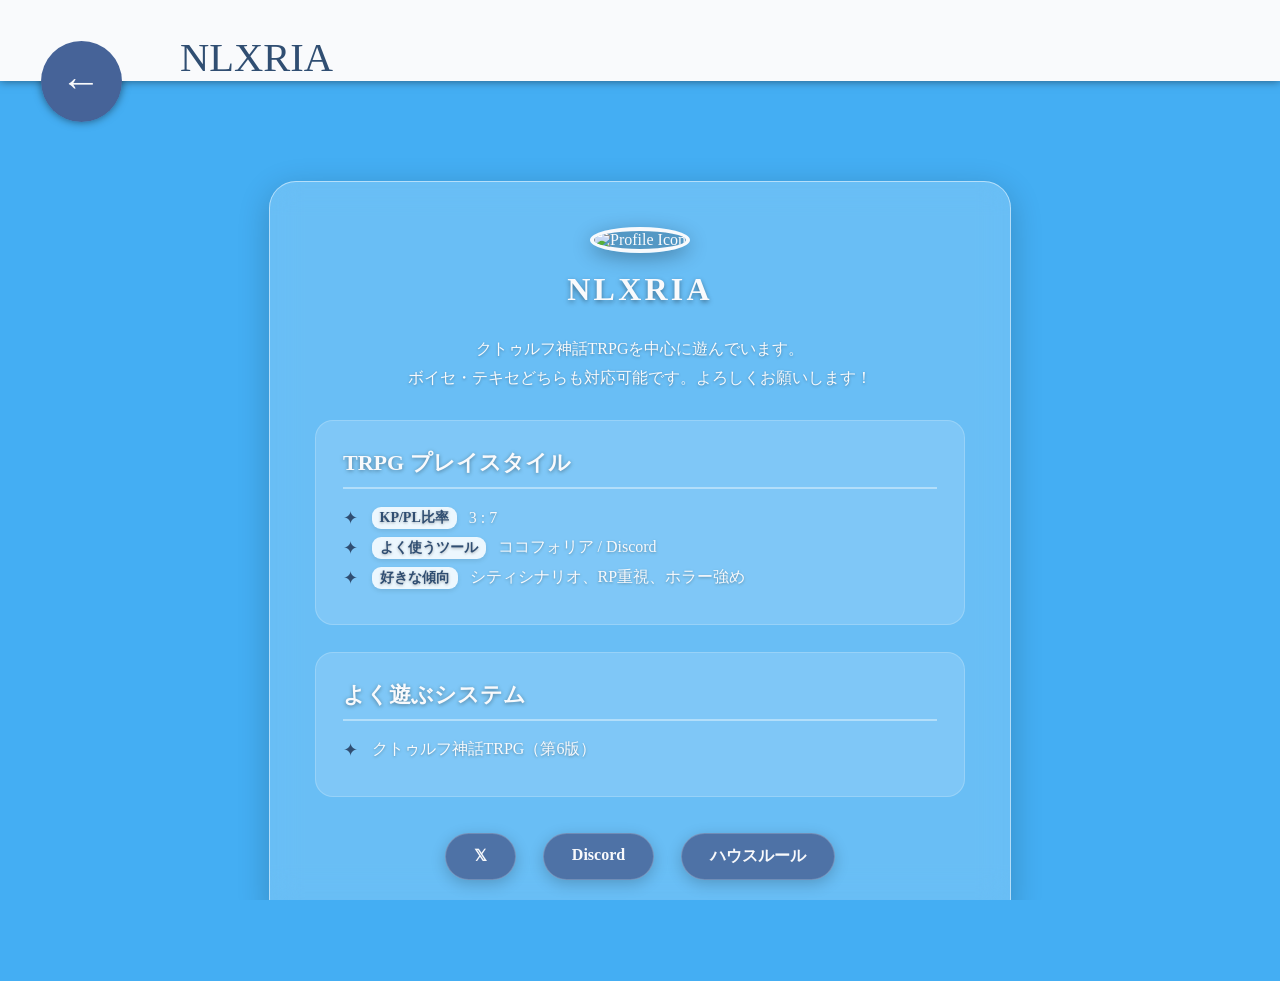
==== index.html @ 1c8ff5ec "Commit" ====
<!DOCTYPE html>
<html lang="ja">
    <head>
        <title>NLXRIA</title>
        <link rel="icon" href="/assets/favicon.ico">
        <link rel="shortcut icon" href="/assets/favicon.ico">
        <link rel="apple-touch-icon" sizes="180x180" href="/assets/apple-touch-icon.png">
        <link rel="stylesheet" href="/styles/style.css">
        <link rel="stylesheet" href="/styles/profile.css">
        <meta charset="utf-8">
        <meta name="viewport" content="width=device-width,initial-scale=1">
        <meta name="description" content="TRPGプレイヤー NLXRIA のプロフィールページです。">
        <meta name="theme-color" content="#44AEF3">
        <meta property="og:title" content="NLXRIA">
        <meta property="og:description" content="TRPGプレイヤー NLXRIA のプロフィールページです。">
        <meta property="og:type" content="website">
        <meta property="og:locale" content="ja_JP">
        <meta property="og:url" content="https://nlxria.github.io/">
        <meta property="og:image" content="https://raw.githubusercontent.com/nlxria/nlxria.github.io/main/assets/favicon.png">
        <meta property="og:deteminer" content="GitHub">
        <meta property="og:site_name" content="GitHub">
        <meta name="twitter:card" content="summary_large_image">
        <meta name="twitter:site" content="@github">
        <meta name="twitter:creator" content="@nlxria">
        <meta name="twitter:title" content="NLXRIA">
        <meta name="twitter:description" content="TRPGプレイヤー NLXRIA のプロフィールページです。">
    </head>
    <body><main>
        <header><a class="back" onclick="history.back()">←</a><a class="title" href="">NLXRIA</a></header><div class="head"></div></header>
        <div class="profile-wrapper">
            <div class="profile-card">
                <!-- User attached image reference -->
                <img src="/assets/image/icon.png" alt="Profile Icon" class="profile-icon">
                <h1 class="profile-name">NLXRIA</h1>
                <p class="profile-bio">
                    クトゥルフ神話TRPGを中心に遊んでいます。<br>
                    ボイセ・テキセどちらも対応可能です。よろしくお願いします！
                </p>
                <div class="profile-section">
                    <h3>TRPG プレイスタイル</h3>
                    <ul>
                        <li><span class="highlight">KP/PL比率</span> 3 : 7</li>
                        <li><span class="highlight">よく使うツール</span> ココフォリア / Discord</li>
                        <li><span class="highlight">好きな傾向</span> シティシナリオ、RP重視、ホラー強め</li>
                    </ul>
                </div>
                <div class="profile-section">
                    <h3>よく遊ぶシステム</h3>
                    <ul>
                        <li>クトゥルフ神話TRPG（第6版）</li>
                    </ul>
                </div>
                <div class="profile-links">
                    <a href="https://x.com/nlxria" target="_blank" class="profile-link">𝕏</a>
                    <a href="https://discord.gg/aaev4xx2DT" target="_blank" class="profile-link">Discord</a>
                    <a href="/rules" class="profile-link">ハウスルール</a>
                </div>
            </div>
        </div>
    </main></body>
</html>
---- styles/style.css ----
@font-face {font-family:ShinMaruGo;src:url(/assets/ShinMaruGo.otf) format("opentype");}
html,body {background:#44AEF3;margin:0;padding:0;z-index:-1;width:100%;height:100%;overflow:hidden;scroll-behavior:smooth;}
main {position:relative;width:100%;height:100%;font-family:ShinMaruGo;}
header {background:#F9FAFC;position:sticky;z-index:4;box-shadow:0 0 1vh rgba(0,0,0,0.5);top:0;width:100%;height:9vh;}
video {position:absolute;object-fit:cover;object-position:25%;z-index:0;bottom:0;width:100vmax;height:100%;}
a:link,a:visited,a:hover,a:active {text-decoration:none;}
.title {color:#304E72;position:absolute;font-size:4.5vh;overflow:hidden;bottom:0;left:20vh;margin:auto;}
.back {background:#466398;color:#F9FAFC;position:absolute;border-radius:50%;font-size:4.5vh;top:4.5vh;left:4.5vh;width:9vh;height:9vh;display:flex;justify-content:center;align-items:center;text-align:center;}
.head {position:absolute;z-index:3;box-shadow:0 0 1vh rgba(0,0,0,0.5);border-radius:50%;font-size:4.5vh;top:4.5vh;left:4.5vh;width:9vh;height:9vh;display:flex;justify-content:center;align-items:center;text-align:center;}
.main {position:absolute;z-index:0;top:9vh;bottom:0;width:100%;height:100%;}
.main.maps {top:calc(9vh - 50px);height:calc(100% + 50px);}
.cnpX,.cnpM {position:absolute;z-index:2;top:9vh;bottom:0;right:10%;margin:auto;width:80vmin;height:calc(100vmin/3*2);display:grid;grid-template-columns:repeat(18,1fr);grid-template-rows:repeat(5,1fr);grid-column-gap:0;grid-row-gap:0;transform:skewX(-10deg);}
.cnpL {font-size:5vmin;padding:0 3vmin;-webkit-text-stroke:0.6vmin #F9FAFC;}
.cnpS {font-size:2.5vmin;padding:0 1.5vmin;-webkit-text-stroke:0.3vmin #F9FAFC;}
.cnpS.cnp6 {line-height:1;padding-top:1.3vmin;}
.cnp0 {grid-area:1/1/3/10;}
.cnp1 {grid-area:1/10/3/19;}
.cnp2 {grid-area:3/1/4/7;}
.cnp3 {grid-area:4/1/5/7;}
.cnp4 {grid-area:5/1/6/7;}
.cnp5 {grid-area:3/7/5/11;}
.cnp6 {grid-area:3/11/5/15;}
.cnp7 {grid-area:3/15/5/19;}
.cnp8 {grid-area:5/7/6/13;}
.cnp9 {grid-area:5/13/6/19;}
.cnpM * {background:linear-gradient(180deg,rgba(255,255,255,0.75),transparent);color:#466398;text-shadow:0 0 0.3vmin #F9FAFC;paint-order:stroke;white-space:nowrap;overflow:hidden;text-overflow:ellipsis;border-radius:1vmin;margin:1vmin;}
.cnpX * {position:relative;box-shadow:0.5vmin 0.5vmin 0.5vmin rgba(0,0,0,0.5);overflow:hidden;border-radius:1vmin;margin:1vmin;}
.cnpX img {position:absolute;object-fit:cover;top:-0.25vmin;left:-2vmin;margin:0;width:calc(100% + 4vmin);height:calc(100% + 0.5vmin);transform:skewX(10deg);display:flex;justify-content:center;align-items:center;}
@media (orientation:portrait) {.cnpX,.cnpM {margin-bottom:5vmin;}}
---- styles/profile.css ----
/* プロフィールページ専用スタイル: グラスモーフィズムとアニメーション */

/* レイアウト */
.profile-wrapper {
    display: flex;
    justify-content: center;
    align-items: flex-start;
    padding: 12vh 5vmin 5vmin 5vmin; /* header(9vh)に被らないようにする */
    min-height: 100vh;
    box-sizing: border-box;
    overflow-y: auto;
}

/* メインのカード型 - すりガラス風 */
.profile-card {
    background: rgba(255, 255, 255, 0.2);
    backdrop-filter: blur(15px);
    -webkit-backdrop-filter: blur(15px);
    border: 1px solid rgba(255, 255, 255, 0.5);
    box-shadow: 0 8px 32px 0 rgba(0, 0, 0, 0.2);
    border-radius: 3vmin;
    width: 100%;
    max-width: 650px;
    padding: 5vmin;
    color: #F9FAFC; /* ベースのテキスト色 */
    text-align: center;
    animation: fadeIn 0.8s cubic-bezier(0.19, 1, 0.22, 1);
}

@keyframes fadeIn {
    from { opacity: 0; transform: translateY(30px); }
    to { opacity: 1; transform: translateY(0); }
}

/* ユーザーアイコン */
.profile-icon {
    width: 25vmin;
    height: 25vmin;
    max-width: 150px;
    max-height: 150px;
    border-radius: 50%;
    object-fit: contain; /* 横長の画像も表示しやすいようにcontain */
    background: rgba(0,0,0,0.2); /* 画像が透明だった場合の背景 */
    border: 4px solid #F9FAFC;
    box-shadow: 0 5px 20px rgba(0, 0, 0, 0.3);
    margin-bottom: 2vmin;
    transition: transform 0.4s cubic-bezier(0.175, 0.885, 0.32, 1.275), box-shadow 0.4s;
    cursor: pointer;
}

.profile-icon:hover {
    transform: scale(1.08) rotate(5deg);
    box-shadow: 0 8px 25px rgba(0, 0, 0, 0.4);
}

/* 名前と自己紹介 */
.profile-name {
    font-size: 5vmin;
    font-weight: bold;
    margin: 0;
    color: #F9FAFC;
    text-shadow: 0 2px 5px rgba(0, 0, 0, 0.4);
    letter-spacing: 0.1em;
}

.profile-bio {
    font-size: 2.2vmin;
    line-height: 1.8;
    margin: 3vmin 0;
    color: #F9FAFC;
    text-shadow: 0 1px 3px rgba(0, 0, 0, 0.3);
}

/* セクション（プレイスタイルなど） */
.profile-section {
    text-align: left;
    background: rgba(255, 255, 255, 0.15);
    padding: 3vmin;
    border-radius: 2vmin;
    margin-top: 3vmin;
    border: 1px solid rgba(255, 255, 255, 0.2);
    transition: background 0.3s, transform 0.3s cubic-bezier(0.19, 1, 0.22, 1);
}

.profile-section:hover {
    background: rgba(255, 255, 255, 0.25);
    transform: translateY(-2px);
}

.profile-section h3 {
    margin-top: 0;
    color: #F9FAFC;
    font-size: 2.8vmin;
    border-bottom: 2px solid rgba(255, 255, 255, 0.4);
    padding-bottom: 1vmin;
    margin-bottom: 2vmin;
    text-shadow: 0 1px 4px rgba(0, 0, 0, 0.4);
}

.profile-section ul {
    list-style: none;
    padding: 0;
    margin: 0;
}

.profile-section li {
    margin-bottom: 1.2vmin;
    font-size: 2.2vmin;
    color: #F9FAFC;
    display: flex;
    align-items: center;
    text-shadow: 0 1px 3px rgba(0, 0, 0, 0.3);
}

.profile-section li::before {
    content: "✦";
    color: #304E72;
    margin-right: 1.5vmin;
    font-size: 2.5vmin;
    text-shadow: none;
}

/* 強調用バッジ */
.highlight {
    font-weight: bold;
    color: #304E72;
    background: rgba(255, 255, 255, 0.85);
    padding: 0.3vmin 1.2vmin;
    border-radius: 1vmin;
    margin-right: 1.5vmin;
    font-size: 1.8vmin;
    display: inline-block;
    box-shadow: 0 2px 5px rgba(0,0,0,0.1);
}

/* リンクボタン */
.profile-links {
    display: flex;
    justify-content: center;
    gap: 3vmin;
    margin-top: 4vmin;
    flex-wrap: wrap;
}

.profile-link {
    display: inline-block;
    padding: 1.5vmin 4vmin;
    background: rgba(70, 99, 152, 0.85);
    backdrop-filter: blur(5px);
    color: #F9FAFC !important;
    border-radius: 4vmin;
    font-size: 2.2vmin;
    font-weight: bold;
    text-decoration: none;
    transition: all 0.3s cubic-bezier(0.19, 1, 0.22, 1);
    box-shadow: 0 4px 15px rgba(0,0,0,0.2);
    border: 1px solid rgba(255, 255, 255, 0.2);
}

.profile-link:hover {
    background: #304E72;
    transform: translateY(-4px) scale(1.02);
    box-shadow: 0 8px 25px rgba(0,0,0,0.3);
}

.profile-link:active {
    transform: translateY(0) scale(0.98);
}

/* モバイル向けレスポンシブ調整 */
@media (max-width: 768px) {
    .profile-name { font-size: 7vmin; }
    .profile-bio { font-size: 4vmin; }
    .profile-section h3 { font-size: 5.5vmin; }
    .profile-section li { font-size: 3.8vmin; }
    .profile-section li::before { font-size: 4vmin; }
    .highlight { font-size: 3.2vmin; padding: 0.5vmin 1.5vmin; margin-right: 2vmin; }
    .profile-link { font-size: 4vmin; padding: 2.5vmin 6vmin; }
    .profile-icon { width: 35vmin; height: 35vmin; }
    .profile-wrapper { padding-top: 15vh; }
}

/* PC等大画面の文字サイズ固定化 (vminに過剰依存しない) */
@media (min-width: 1024px) {
    .profile-name { font-size: 32px; }
    .profile-bio { font-size: 16px; }
    .profile-section h3 { font-size: 22px; }
    .profile-section li { font-size: 16px; margin-bottom: 8px; }
    .profile-section li::before { font-size: 18px; }
    .highlight { font-size: 14px; padding: 2px 8px; margin-right: 12px; }
    .profile-link { font-size: 16px; padding: 12px 28px; }
    .profile-wrapper { padding-top: 100px; }
}
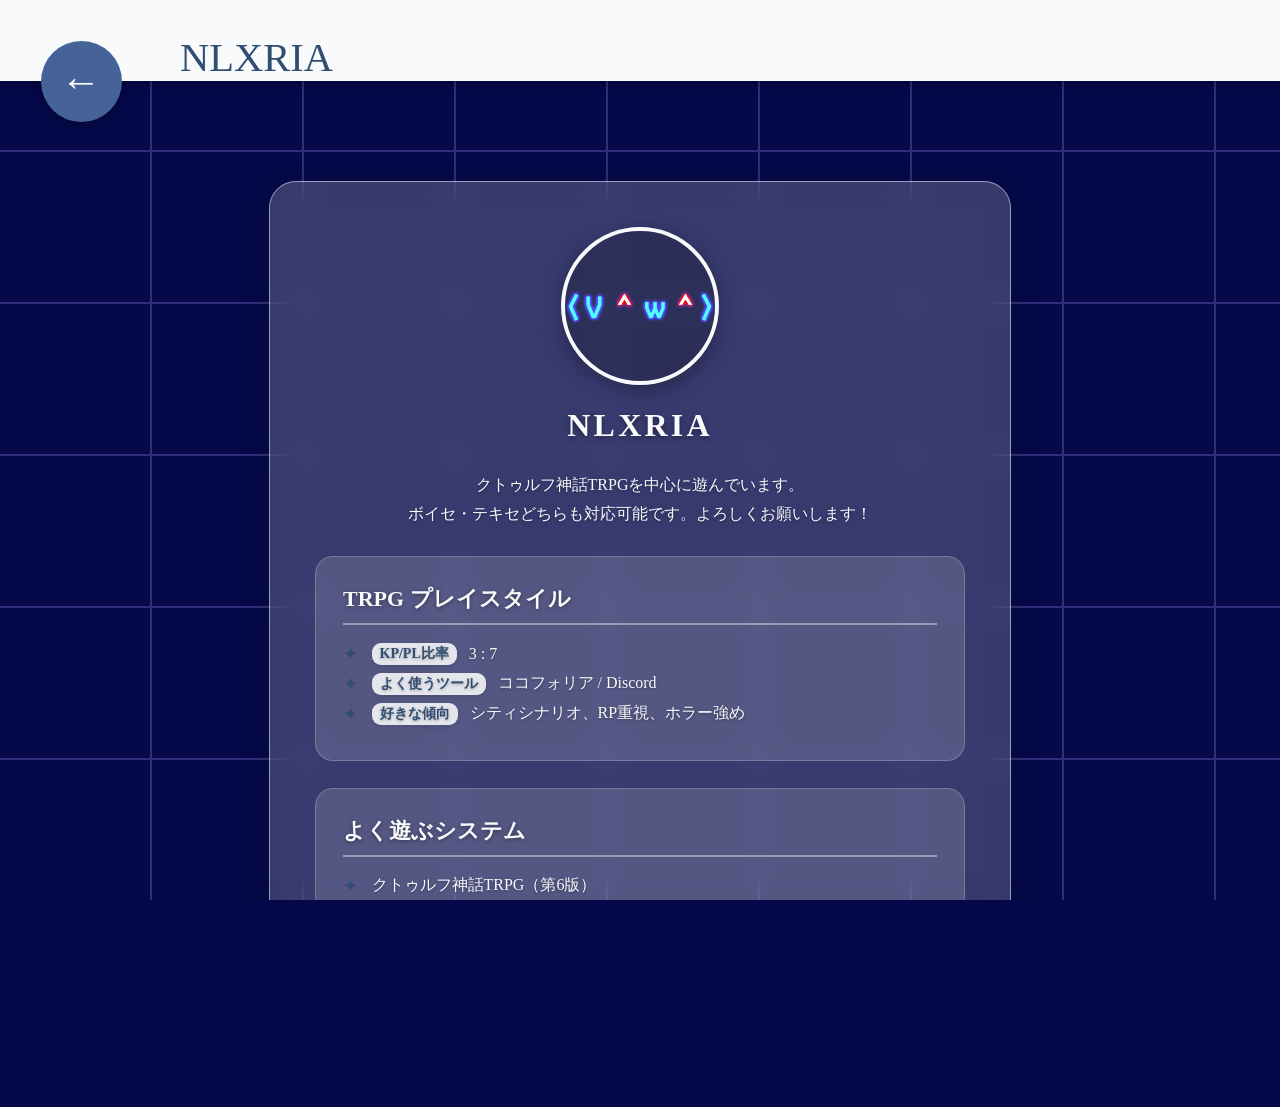
==== commit e35f1b9a: "Commit" ====
--- a/index.html
+++ b/index.html
@@ -30,7 +30,7 @@
         <div class="profile-wrapper">
             <div class="profile-card">
                 <!-- User attached image reference -->
-                <img src="/assets/image/icon.png" alt="Profile Icon" class="profile-icon">
+                <img src="/assets/favicon.png" alt="Profile Icon" class="profile-icon">
                 <h1 class="profile-name">NLXRIA</h1>
                 <p class="profile-bio">
                     クトゥルフ神話TRPGを中心に遊んでいます。<br>
--- a/styles/profile.css
+++ b/styles/profile.css
@@ -1,4 +1,11 @@
 /* プロフィールページ専用スタイル: グラスモーフィズムとアニメーション */
+
+html,body {
+    background:repeating-linear-gradient(to bottom,transparent,transparent calc(50vmin / 3),#322E7B calc(50vmin / 3),#322E7B calc(50vmin / 3 + 2px)),
+    repeating-linear-gradient(to right,transparent,transparent calc(50vmin / 3),#322E7B calc(50vmin / 3),#322E7B calc(50vmin / 3 + 2px)) #050949;
+    overflow-y:auto;
+    scroll-padding-top:calc(9vh + 6em);
+}
 
 /* レイアウト */
 .profile-wrapper {
@@ -8,7 +15,6 @@
     padding: 12vh 5vmin 5vmin 5vmin; /* header(9vh)に被らないようにする */
     min-height: 100vh;
     box-sizing: border-box;
-    overflow-y: auto;
 }
 
 /* メインのカード型 - すりガラス風 */
@@ -177,7 +183,7 @@
     .highlight { font-size: 3.2vmin; padding: 0.5vmin 1.5vmin; margin-right: 2vmin; }
     .profile-link { font-size: 4vmin; padding: 2.5vmin 6vmin; }
     .profile-icon { width: 35vmin; height: 35vmin; }
-    .profile-wrapper { padding-top: 15vh; }
+    .profile-wrapper { padding-top: 3vh; }
 }
 
 /* PC等大画面の文字サイズ固定化 (vminに過剰依存しない) */
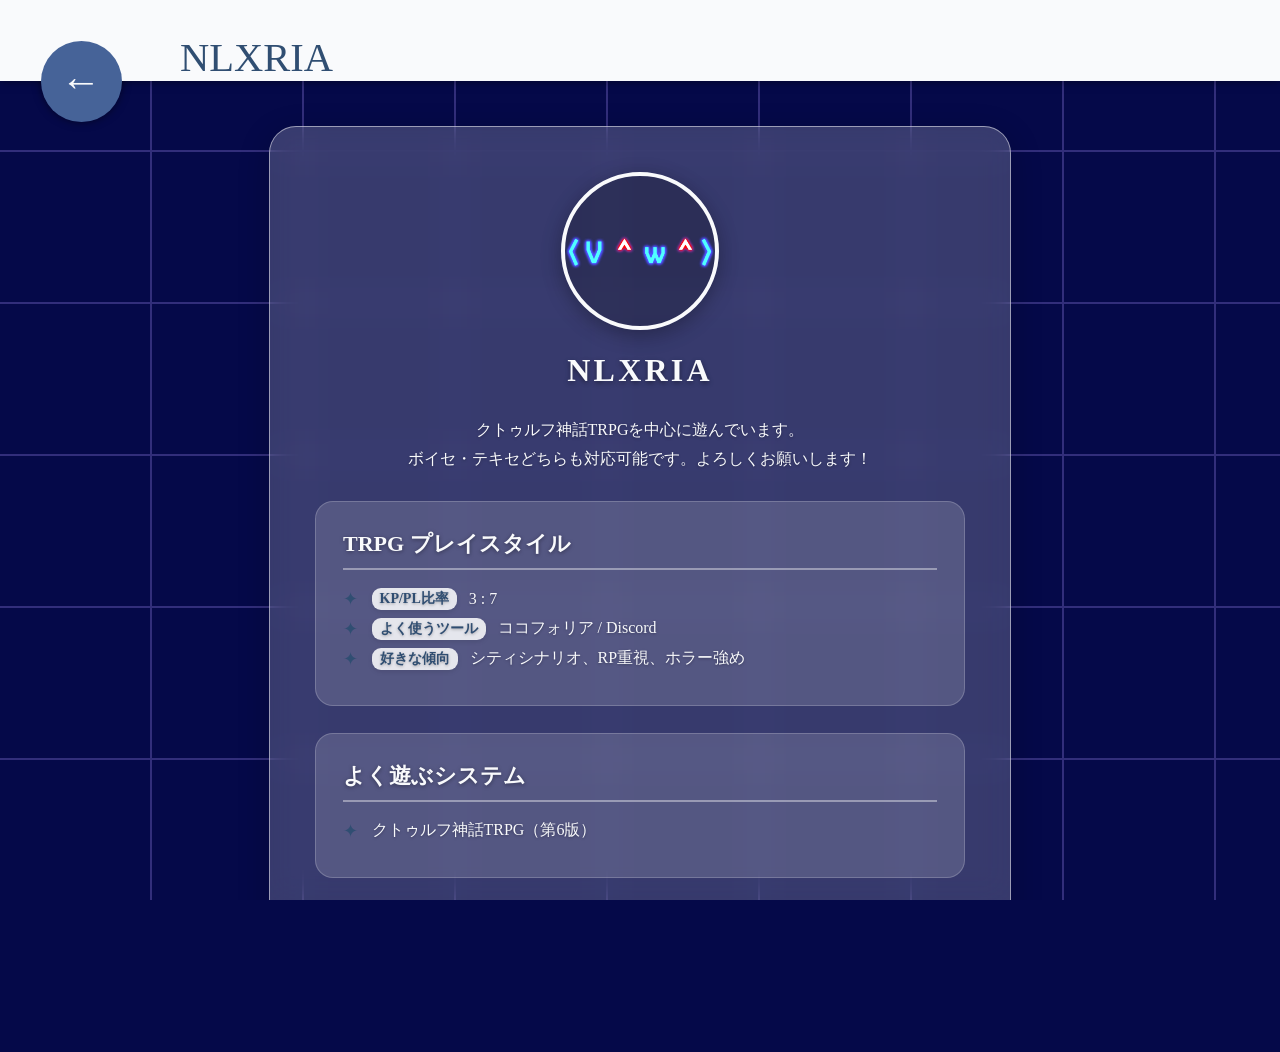
==== commit ad75e279: "Commit" ====
--- a/index.html
+++ b/index.html
@@ -9,10 +9,10 @@
         <link rel="stylesheet" href="/styles/profile.css">
         <meta charset="utf-8">
         <meta name="viewport" content="width=device-width,initial-scale=1">
-        <meta name="description" content="TRPGプレイヤー NLXRIA のプロフィールページです。">
+        <meta name="description" content="NLXRIAのプロフィールページです。">
         <meta name="theme-color" content="#44AEF3">
         <meta property="og:title" content="NLXRIA">
-        <meta property="og:description" content="TRPGプレイヤー NLXRIA のプロフィールページです。">
+        <meta property="og:description" content="NLXRIAのプロフィールページです。">
         <meta property="og:type" content="website">
         <meta property="og:locale" content="ja_JP">
         <meta property="og:url" content="https://nlxria.github.io/">
@@ -23,7 +23,7 @@
         <meta name="twitter:site" content="@github">
         <meta name="twitter:creator" content="@nlxria">
         <meta name="twitter:title" content="NLXRIA">
-        <meta name="twitter:description" content="TRPGプレイヤー NLXRIA のプロフィールページです。">
+        <meta name="twitter:description" content="NLXRIAのプロフィールページです。">
     </head>
     <body><main>
         <header><a class="back" onclick="history.back()">←</a><a class="title" href="">NLXRIA</a></header><div class="head"></div></header>
--- a/styles/profile.css
+++ b/styles/profile.css
@@ -12,7 +12,7 @@
     display: flex;
     justify-content: center;
     align-items: flex-start;
-    padding: 12vh 5vmin 5vmin 5vmin; /* header(9vh)に被らないようにする */
+    padding: 5vmin 5vmin 5vmin 5vmin; /* header(9vh)に被らないようにする */
     min-height: 100vh;
     box-sizing: border-box;
 }
@@ -183,7 +183,6 @@
     .highlight { font-size: 3.2vmin; padding: 0.5vmin 1.5vmin; margin-right: 2vmin; }
     .profile-link { font-size: 4vmin; padding: 2.5vmin 6vmin; }
     .profile-icon { width: 35vmin; height: 35vmin; }
-    .profile-wrapper { padding-top: 3vh; }
 }
 
 /* PC等大画面の文字サイズ固定化 (vminに過剰依存しない) */
@@ -195,5 +194,4 @@
     .profile-section li::before { font-size: 18px; }
     .highlight { font-size: 14px; padding: 2px 8px; margin-right: 12px; }
     .profile-link { font-size: 16px; padding: 12px 28px; }
-    .profile-wrapper { padding-top: 100px; }
 }
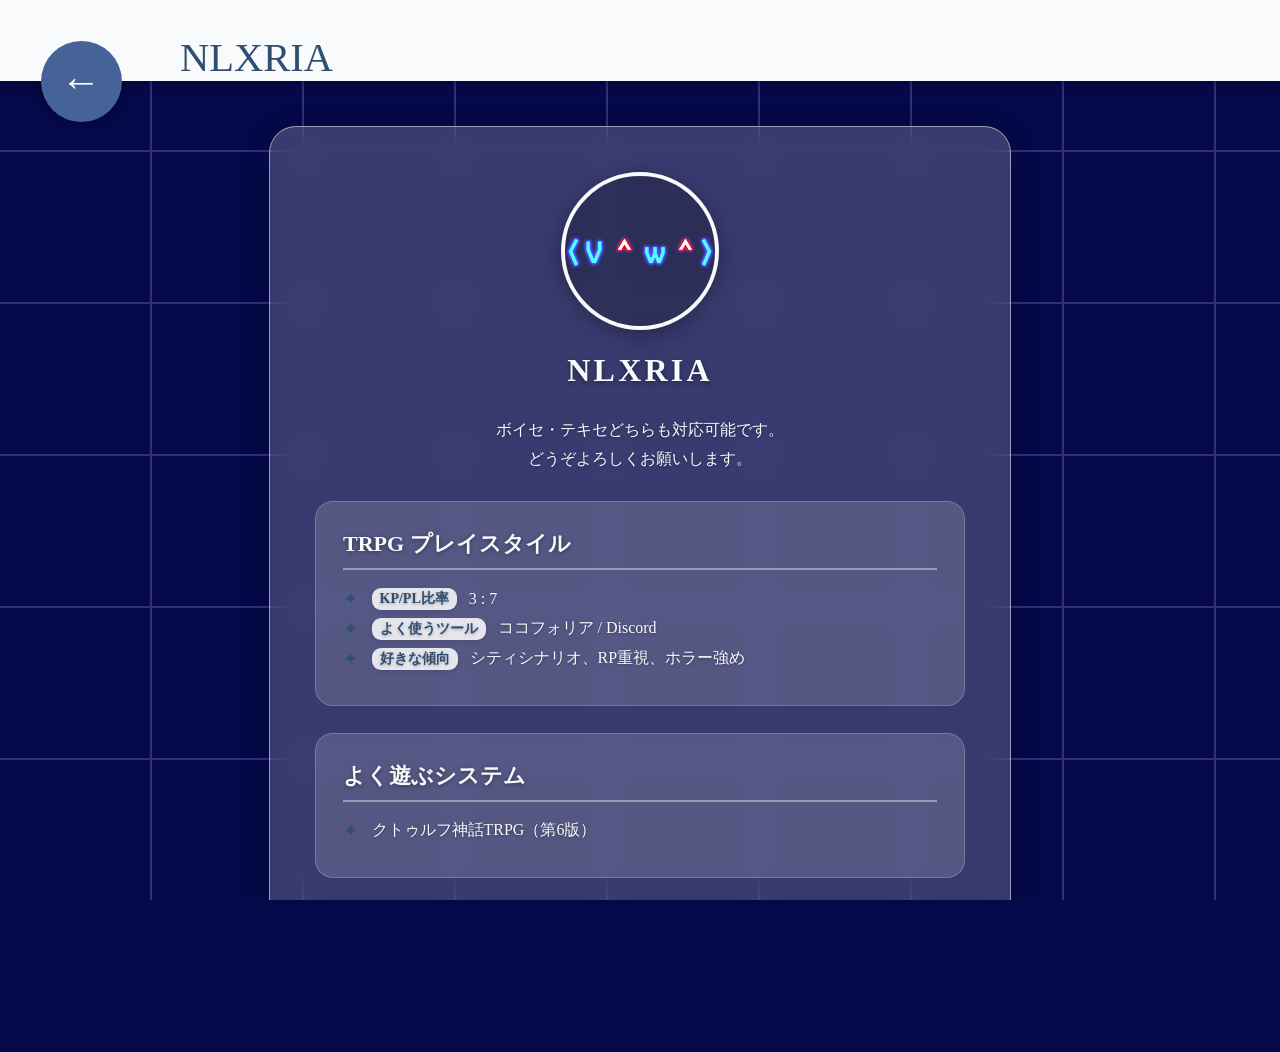
==== commit 96e5f259: "Commit" ====
--- a/index.html
+++ b/index.html
@@ -33,8 +33,8 @@
                 <img src="/assets/favicon.png" alt="Profile Icon" class="profile-icon">
                 <h1 class="profile-name">NLXRIA</h1>
                 <p class="profile-bio">
-                    クトゥルフ神話TRPGを中心に遊んでいます。<br>
-                    ボイセ・テキセどちらも対応可能です。よろしくお願いします！
+                    ボイセ・テキセどちらも対応可能です。<br>
+                    どうぞよろしくお願いします。
                 </p>
                 <div class="profile-section">
                     <h3>TRPG プレイスタイル</h3>
@@ -51,7 +51,7 @@
                     </ul>
                 </div>
                 <div class="profile-links">
-                    <a href="https://x.com/nlxria" target="_blank" class="profile-link">𝕏</a>
+                    <a href="https://x.com/nlxria" target="_blank" class="profile-link">旧Twitter</a>
                     <a href="https://discord.gg/aaev4xx2DT" target="_blank" class="profile-link">Discord</a>
                     <a href="/rules" class="profile-link">ハウスルール</a>
                 </div>
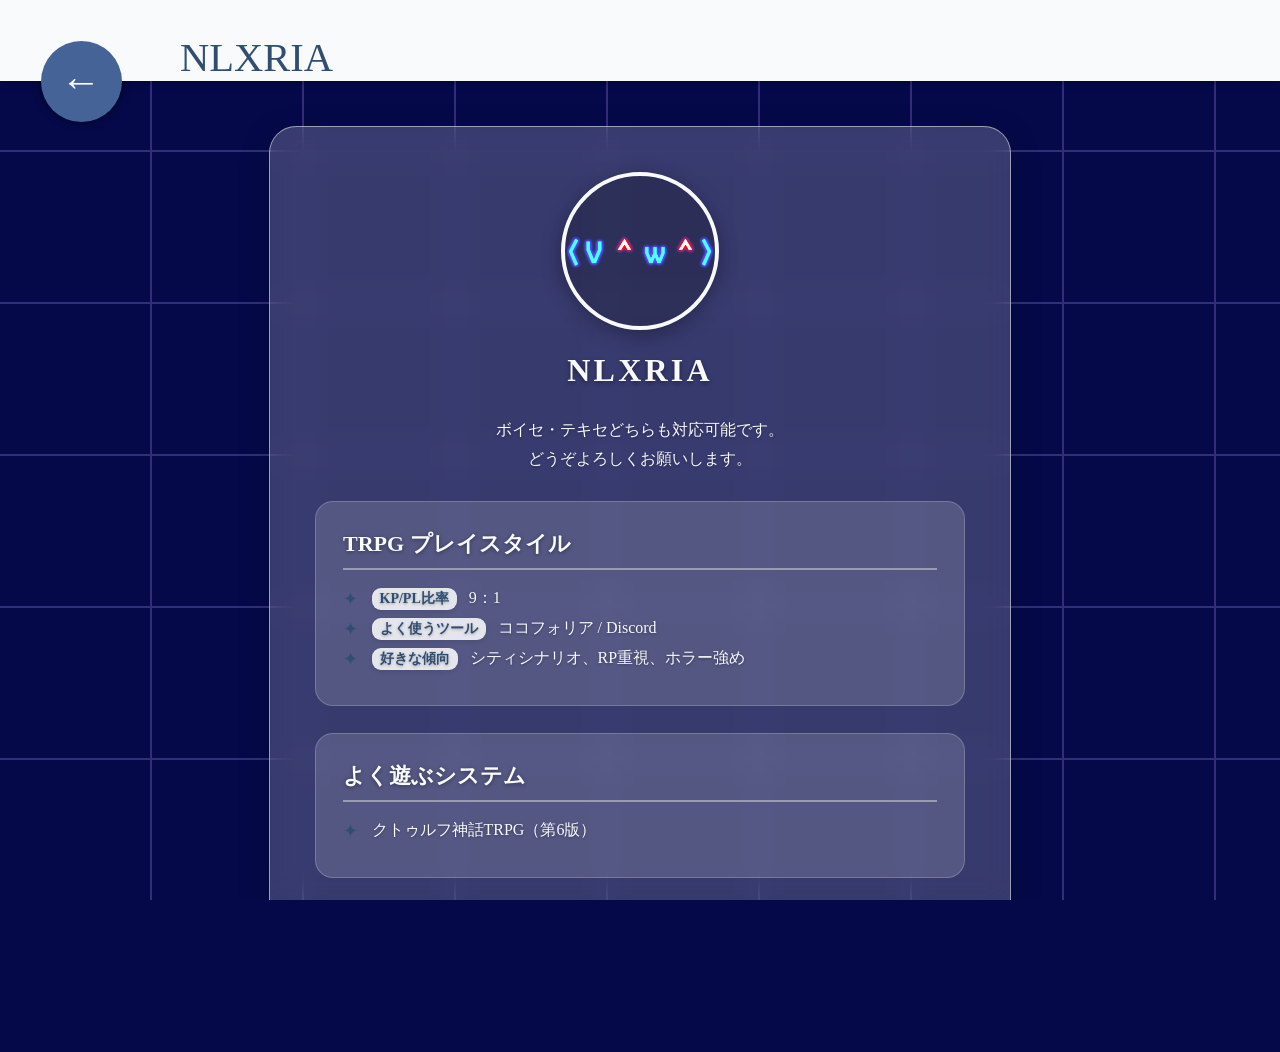
==== commit c7e02a2c: "Commit" ====
--- a/index.html
+++ b/index.html
@@ -5,14 +5,14 @@
         <link rel="icon" href="/assets/favicon.ico">
         <link rel="shortcut icon" href="/assets/favicon.ico">
         <link rel="apple-touch-icon" sizes="180x180" href="/assets/apple-touch-icon.png">
-        <link rel="stylesheet" href="/styles/style.css">
+        <link rel="stylesheet" href="/styles/index.css">
         <link rel="stylesheet" href="/styles/profile.css">
         <meta charset="utf-8">
         <meta name="viewport" content="width=device-width,initial-scale=1">
-        <meta name="description" content="NLXRIAのプロフィールページです。">
+        <meta name="description" content="NLXRIAのプロフィールです。">
         <meta name="theme-color" content="#44AEF3">
         <meta property="og:title" content="NLXRIA">
-        <meta property="og:description" content="NLXRIAのプロフィールページです。">
+        <meta property="og:description" content="NLXRIAのプロフィールです。">
         <meta property="og:type" content="website">
         <meta property="og:locale" content="ja_JP">
         <meta property="og:url" content="https://nlxria.github.io/">
@@ -23,7 +23,7 @@
         <meta name="twitter:site" content="@github">
         <meta name="twitter:creator" content="@nlxria">
         <meta name="twitter:title" content="NLXRIA">
-        <meta name="twitter:description" content="NLXRIAのプロフィールページです。">
+        <meta name="twitter:description" content="NLXRIAのプロフィールです。">
     </head>
     <body><main>
         <header><a class="back" onclick="history.back()">←</a><a class="title" href="">NLXRIA</a></header><div class="head"></div></header>
@@ -39,7 +39,7 @@
                 <div class="profile-section">
                     <h3>TRPG プレイスタイル</h3>
                     <ul>
-                        <li><span class="highlight">KP/PL比率</span> 3 : 7</li>
+                        <li><span class="highlight">KP/PL比率</span> 9：1</li>
                         <li><span class="highlight">よく使うツール</span> ココフォリア / Discord</li>
                         <li><span class="highlight">好きな傾向</span> シティシナリオ、RP重視、ホラー強め</li>
                     </ul>
@@ -51,8 +51,9 @@
                     </ul>
                 </div>
                 <div class="profile-links">
-                    <a href="https://x.com/nlxria" target="_blank" class="profile-link">旧Twitter</a>
                     <a href="https://discord.gg/aaev4xx2DT" target="_blank" class="profile-link">Discord</a>
+                    <a href="https://x.com/nlxria" target="_blank" class="profile-link">X / Twitter</a>
+                    <a href="https://www.youtube.com/channel/UCGEwx4AFeV3kXwB1ocTfRuA" target="_blank" class="profile-link">YouTube</a>
                     <a href="/rules" class="profile-link">ハウスルール</a>
                 </div>
             </div>
--- a/styles/index.css
+++ b/styles/index.css
@@ -0,0 +1,21 @@
+@font-face {font-family:ShinMaruGo;src:url(/assets/ShinMaruGo.otf) format("opentype");}
+html,body {background:repeating-linear-gradient(to bottom,transparent,transparent calc(50vmin / 3),#322E7B calc(50vmin / 3),#322E7B calc(50vmin / 3 + 2px)),repeating-linear-gradient(to right,transparent,transparent calc(50vmin / 3),#322E7B calc(50vmin / 3),#322E7B calc(50vmin / 3 + 2px)) #050949;margin:0;padding:0;z-index:-1;width:100%;height:100%;overflow-x:hidden;overflow-y:auto;scroll-padding-top:calc(9vh + 6em);}
+main {position:relative;width:100%;height:max-content;font-family:ShinMaruGo;}
+header {background:#F9FAFC;position:sticky;z-index:4;box-shadow:0 0 1vh rgba(0,0,0,0.5);top:0;width:100%;height:9vh;}
+a:link,a:visited,a:hover,a:active {text-decoration:none;} .title {color:#304E72;position:absolute;font-size:4.5vh;overflow:hidden;bottom:0;left:20vh;margin:auto;}
+.back {background:#466398;color:#F9FAFC;position:absolute;border-radius:50%;font-size:4.5vh;top:4.5vh;left:4.5vh;width:9vh;height:9vh;display:flex;justify-content:center;align-items:center;text-align:center;}
+.head {position:absolute;z-index:3;box-shadow:0 0 1vh rgba(0,0,0,0.5);border-radius:50%;font-size:4.5vh;top:4.5vh;left:4.5vh;width:9vh;height:9vh;display:flex;justify-content:center;align-items:center;text-align:center;}
+pre {color:white;display:inline-block;text-wrap:wrap;line-height:2;position:relative;margin:3em;font-family:ShinMaruGo;}
+pre>div {overflow-y:hidden;-webkit-overflow-scrolling:touch;-ms-overflow-style:none;scrollbar-width:none;} pre>div::-webkit-scrollbar {display:none;} pre>div:has(table) {overflow-x:auto;}
+pre>div:not(:has(table)) {background:#322E7B;border:2px solid white;border-bottom-right-radius:1.5em;corner-bottom-right-shape:bevel;margin:0;padding:1.5em;}
+pre :is(h1,h2,h3,span) {color:yellow;} pre :is(h1,h2,h3,b,th) {font-weight:normal;} pre h1 {font-size:3em;} pre h2 {font-size:2em;} pre h3 {font-size:1.5em;} pre span {font-size:1.25em;}
+pre :is(a,b) {color:lightpink;} pre a::before {background:center/cover url(/assets/image/icon_tag-pink.svg);display:inline-block;content:"";margin:0 0.1em;width:0.8em;height:0.8em;}
+pre table {border-collapse:separate;border-spacing:0.5em;text-align:center;width:100%;}
+pre tr,th,td {border:2px solid white;border-radius:1.25em;white-space:pre;padding:0.1em 1.5em;}
+pre tr>*:first-child {text-align:left;} pre th {background:#322E7B;} pre td {background:#050949;}
+pre .new {position:relative;} pre .new::after {content:url(/assets/image/new_flag.svg);position:absolute;top:0;left:0;width:3rem;height:3rem;}
+pre [ruby] {position:relative;} pre [ruby]::before {position:absolute;content:attr(ruby);white-space:nowrap;text-align:center;top:-100%;left:-25%;font-size:0.25em;width:150%;}
+pre details>summary>div:first-of-type,pre details[open]>summary>div:last-of-type {display:inline;}
+pre details[open]>summary>div:first-of-type,pre details>summary>div:last-of-type {display:none;}
+summary {display:block;} summary::-webkit-details-marker {display:none;}
+@media (max-aspect-ratio:4/3) or (max-width:1200px) {pre>div:has(table) {display:none;}}
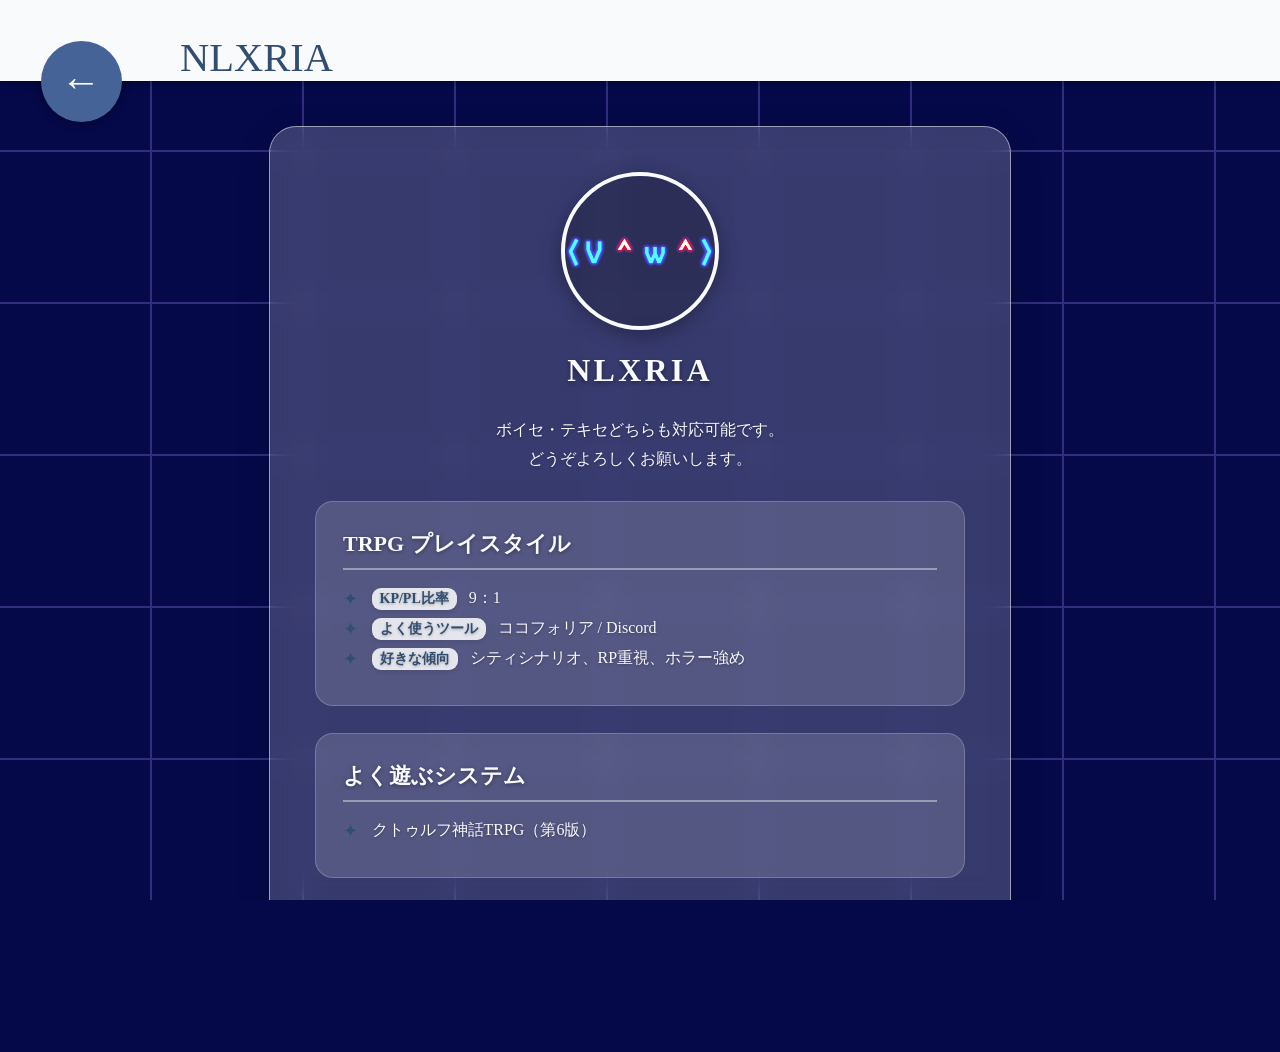
==== commit e4b90cf1: "Commit" ====
--- a/index.html
+++ b/index.html
@@ -26,7 +26,7 @@
         <meta name="twitter:description" content="NLXRIAのプロフィールです。">
     </head>
     <body><main>
-        <header><a class="back" onclick="history.back()">←</a><a class="title" href="">NLXRIA</a></header><div class="head"></div></header>
+        <header><a class="back" onclick="history.back()">←</a><a class="title" href="">NLXRIA</a></header><div class="head"></div>
         <div class="profile-wrapper">
             <div class="profile-card">
                 <!-- User attached image reference -->
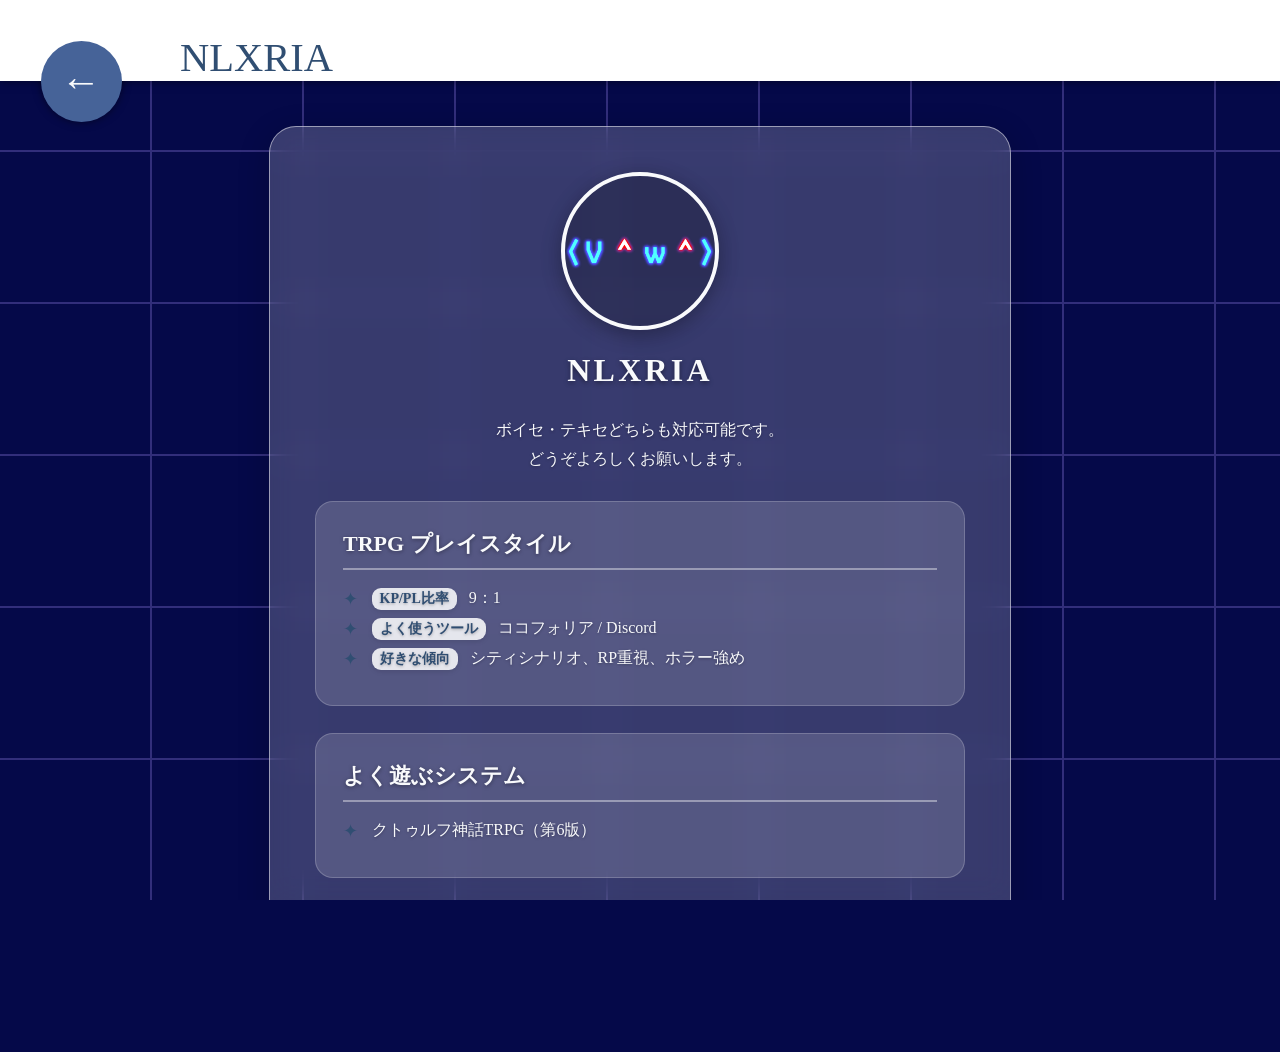
==== commit cf243c45: "Commit" ====
--- a/index.html
+++ b/index.html
@@ -24,6 +24,7 @@
         <meta name="twitter:creator" content="@nlxria">
         <meta name="twitter:title" content="NLXRIA">
         <meta name="twitter:description" content="NLXRIAのプロフィールです。">
+        <meta name="google-site-verification" content="google-site-verification=HB1loDUKsEaAgy6wOFRszYnRTLO5tEkvLd3H06J9oAo">
     </head>
     <body><main>
         <header><a class="back" onclick="history.back()">←</a><a class="title" href="">NLXRIA</a></header><div class="head"></div>
--- a/styles/index.css
+++ b/styles/index.css
@@ -1,11 +1,11 @@
 @font-face {font-family:ShinMaruGo;src:url(/assets/ShinMaruGo.otf) format("opentype");}
 html,body {background:repeating-linear-gradient(to bottom,transparent,transparent calc(50vmin / 3),#322E7B calc(50vmin / 3),#322E7B calc(50vmin / 3 + 2px)),repeating-linear-gradient(to right,transparent,transparent calc(50vmin / 3),#322E7B calc(50vmin / 3),#322E7B calc(50vmin / 3 + 2px)) #050949;margin:0;padding:0;z-index:-1;width:100%;height:100%;overflow-x:hidden;overflow-y:auto;scroll-padding-top:calc(9vh + 6em);}
 main {position:relative;width:100%;height:max-content;font-family:ShinMaruGo;}
-header {background:#F9FAFC;position:sticky;z-index:4;box-shadow:0 0 1vh rgba(0,0,0,0.5);top:0;width:100%;height:9vh;}
+header {background:white;position:sticky;z-index:4;box-shadow:0 0 1vh rgba(0,0,0,0.5);top:0;width:100%;height:9vh;}
 a:link,a:visited,a:hover,a:active {text-decoration:none;} .title {color:#304E72;position:absolute;font-size:4.5vh;overflow:hidden;bottom:0;left:20vh;margin:auto;}
 .back {background:#466398;color:#F9FAFC;position:absolute;border-radius:50%;font-size:4.5vh;top:4.5vh;left:4.5vh;width:9vh;height:9vh;display:flex;justify-content:center;align-items:center;text-align:center;}
 .head {position:absolute;z-index:3;box-shadow:0 0 1vh rgba(0,0,0,0.5);border-radius:50%;font-size:4.5vh;top:4.5vh;left:4.5vh;width:9vh;height:9vh;display:flex;justify-content:center;align-items:center;text-align:center;}
-pre {color:white;display:inline-block;text-wrap:wrap;line-height:2;position:relative;margin:3em;font-family:ShinMaruGo;}
+button {font-family:ShinMaruGo;} pre {color:white;display:inline-block;text-wrap:wrap;line-height:2;position:relative;margin:3em;font-family:ShinMaruGo;}
 pre>div {overflow-y:hidden;-webkit-overflow-scrolling:touch;-ms-overflow-style:none;scrollbar-width:none;} pre>div::-webkit-scrollbar {display:none;} pre>div:has(table) {overflow-x:auto;}
 pre>div:not(:has(table)) {background:#322E7B;border:2px solid white;border-bottom-right-radius:1.5em;corner-bottom-right-shape:bevel;margin:0;padding:1.5em;}
 pre :is(h1,h2,h3,span) {color:yellow;} pre :is(h1,h2,h3,b,th) {font-weight:normal;} pre h1 {font-size:3em;} pre h2 {font-size:2em;} pre h3 {font-size:1.5em;} pre span {font-size:1.25em;}
